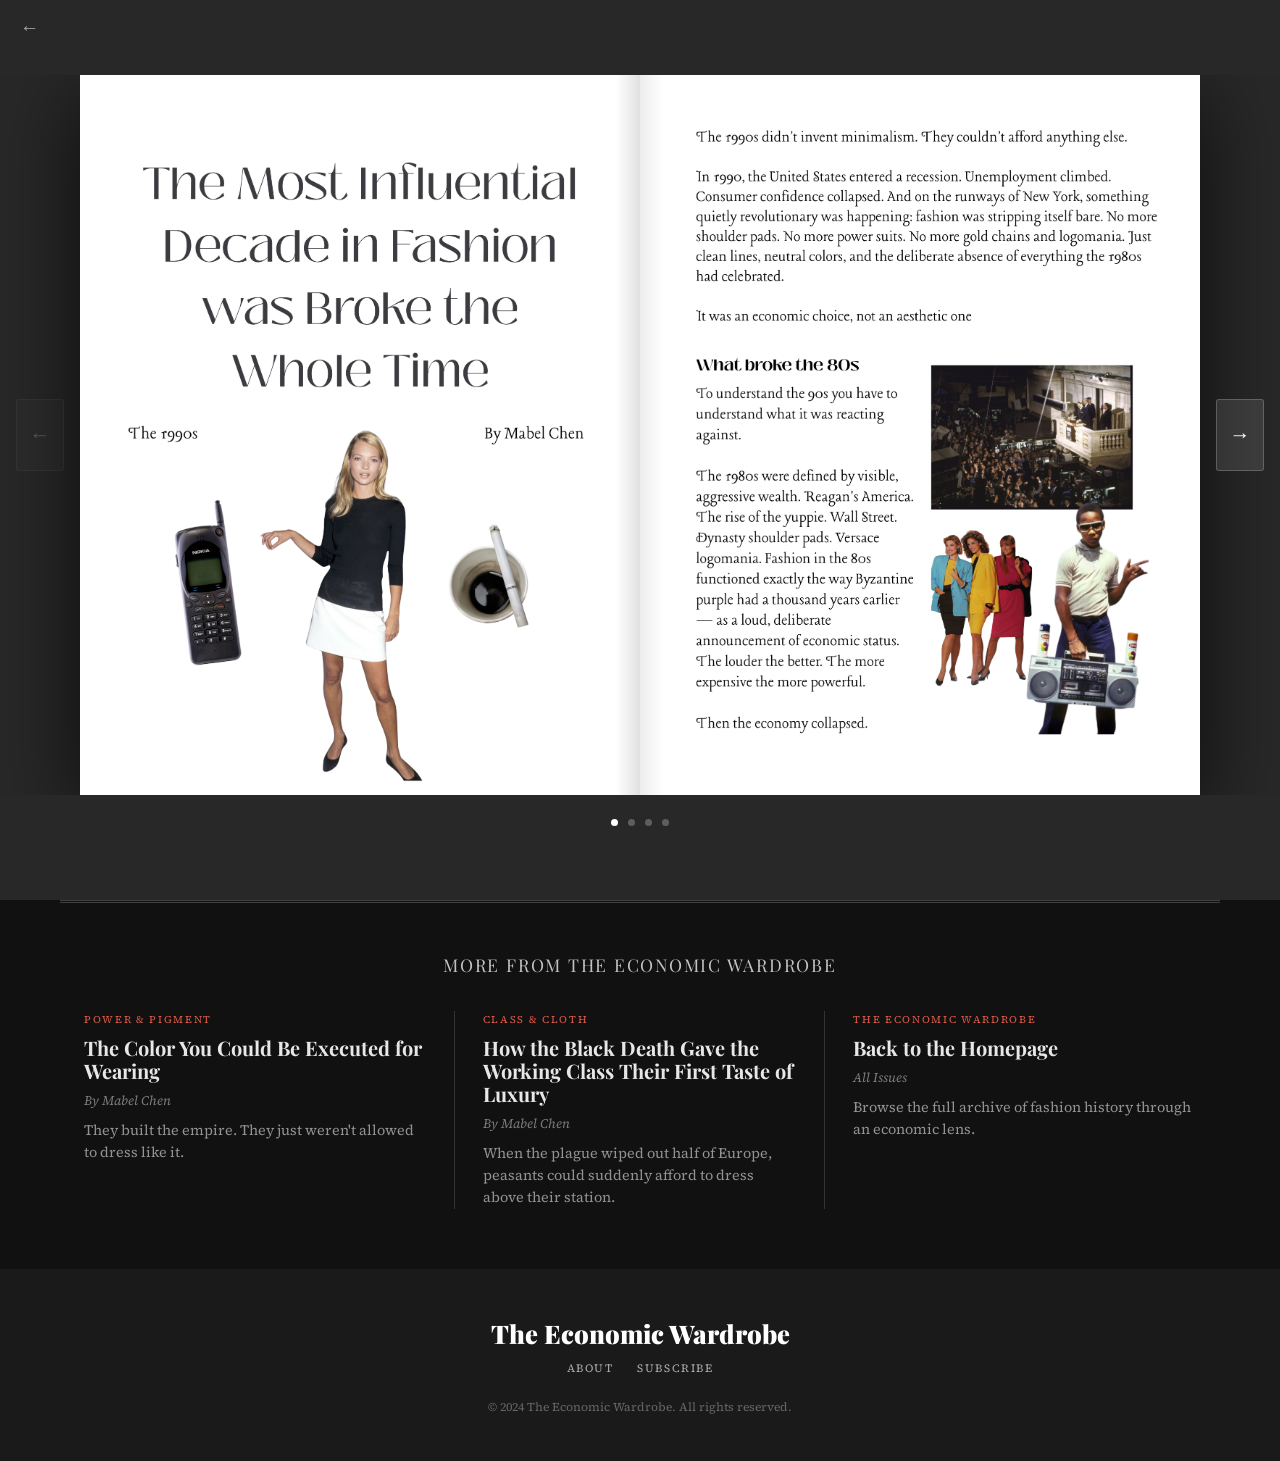
==== article-90s.html @ cd58cd93 "first commit" ====
<!DOCTYPE html>
<html lang="en">
<head>
  <meta charset="UTF-8" />
  <meta name="viewport" content="width=device-width, initial-scale=1.0" />
  <title>The Most Influential Decade in Fashion Was Broke the Whole Time — The Economic Wardrobe</title>
  <link rel="preconnect" href="https://fonts.googleapis.com" />
  <link rel="preconnect" href="https://fonts.gstatic.com" crossorigin />
  <link href="https://fonts.googleapis.com/css2?family=Playfair+Display:ital,wght@0,400;0,600;0,700;0,900;1,400;1,700&family=Source+Serif+4:ital,wght@0,300;0,400;0,600;1,300;1,400&display=swap" rel="stylesheet" />
  <link rel="stylesheet" href="css/style.css" />
  <link rel="stylesheet" href="css/article-edit.css" />
</head>
<body>

  <a href="index.html" class="article-back">&#8592;</a>

  <div class="mag-viewer">

    <div class="mag-spreads" id="magSpreads">

      <button class="mag-arrow mag-arrow--prev" id="magPrev">&#8592;</button>
      <button class="mag-arrow mag-arrow--next" id="magNext">&#8594;</button>

      <!-- SPREAD 1 -->
      <div class="mag-spread active" id="spread1">
        <div class="mag-page-left canva-page">
          <img src="1990s_pages/1.png" alt="Page 1" />
        </div>
        <div class="mag-page-right canva-page">
          <img src="1990s_pages/2.png" alt="Page 2" />
        </div>
      </div>

      <!-- SPREAD 2 -->
      <div class="mag-spread" id="spread2">
        <div class="mag-page-left canva-page">
          <img src="1990s_pages/3.png" alt="Page 3" />
        </div>
        <div class="mag-page-right canva-page">
          <img src="1990s_pages/4.png" alt="Page 4" />
        </div>
      </div>

      <!-- SPREAD 3 -->
      <div class="mag-spread" id="spread3">
        <div class="mag-page-left canva-page">
          <img src="1990s_pages/5.png" alt="Page 5" />
        </div>
        <div class="mag-page-right canva-page">
          <img src="1990s_pages/6.png" alt="Page 6" />
        </div>
      </div>

      <!-- SPREAD 4 — closing single page -->
      <div class="mag-spread" id="spread4">
        <div class="mag-page-left canva-page">
          <img src="1990s_pages/7.png" alt="Page 7" />
          <a href="index.html" class="return-home-btn">&#8592; Return Home</a>
        </div>
        <div class="mag-page-right canva-page" style="background:#1a1816;"></div>
      </div>

    </div><!-- /mag-spreads -->

    <div class="mag-dots">
      <div class="mag-dot active"></div>
      <div class="mag-dot"></div>
      <div class="mag-dot"></div>
      <div class="mag-dot"></div>
    </div>

  </div><!-- /mag-viewer -->

  <div class="more-from-wrap"><video class="bg-video" autoplay muted loop playsinline src="background.mp4"></video><section class="more-from">
    <h2 class="section-heading">More From The Economic Wardrobe</h2>
    <div class="more-from-grid">
      <article class="card">
        <a href="article-byzantine.html" class="article-link">
          <span class="category-label">Power &amp; Pigment</span>
          <h3 class="article-title article-title--card">The Color You Could Be Executed for Wearing</h3>
          <p class="byline">By Mabel Chen</p>
          <p class="article-blurb">They built the empire. They just weren't allowed to dress like it.</p>
        </a>
      </article>
      <article class="card">
        <a href="article-blackdeath.html" class="article-link">
          <span class="category-label">Class &amp; Cloth</span>
          <h3 class="article-title article-title--card">How the Black Death Gave the Working Class Their First Taste of Luxury</h3>
          <p class="byline">By Mabel Chen</p>
          <p class="article-blurb">When the plague wiped out half of Europe, peasants could suddenly afford to dress above their station.</p>
        </a>
      </article>
      <article class="card">
        <a href="index.html" class="article-link">
          <span class="category-label">The Economic Wardrobe</span>
          <h3 class="article-title article-title--card">Back to the Homepage</h3>
          <p class="byline">All Issues</p>
          <p class="article-blurb">Browse the full archive of fashion history through an economic lens.</p>
        </a>
      </article>
    </div>
  </section></div>

  <footer class="site-footer">
    <div class="footer-inner">
      <p class="footer-title">The Economic Wardrobe</p>
      <nav class="footer-nav">
        <a href="about.html">About</a><a href="#">Subscribe</a>
      </nav>
      <p class="footer-copy">&copy; 2024 The Economic Wardrobe. All rights reserved.</p>
    </div>
  </footer>

  <script src="js/main.js"></script>
  <script src="js/editor.js"></script>
  <script src="js/subscribe.js"></script>
</body>
</html>
---- css/style.css ----
/* ============================================
   THE ECONOMIC WARDROBE — Main Stylesheet
   ============================================ */

*, *::before, *::after {
  box-sizing: border-box;
  margin: 0;
  padding: 0;
}

:root {
  --cream: #f5f6f7;
  --black: #1a1a1a;
  --dark-gray: #333333;
  --mid-gray: #666666;
  --light-gray: #d8d4cc;
  --placeholder-bg: #e4e0d8;
  --rule-color: #c8c4bc;
  --red: #c0392b;
  --font-display: 'Playfair Display', Georgia, serif;
  --font-body: 'Source Serif 4', 'EB Garamond', Georgia, serif;
  --font-ui: 'Source Serif 4', Georgia, serif;
  --max-width: 1160px;
  --gutter: 24px;
}

html {
  font-size: 16px;
  scroll-behavior: smooth;
}

body {
  background-color: var(--cream);
  color: var(--black);
  font-family: var(--font-body);
  line-height: 1.6;
  -webkit-font-smoothing: antialiased;
  margin: 0;
  padding: 0;
}

a {
  color: inherit;
  text-decoration: none;
}

/* ============================================
   TOP BAR
   ============================================ */

.top-bar {
  background: var(--black);
  color: #aaa;
  font-family: var(--font-ui);
  font-size: 0.72rem;
  letter-spacing: 0.08em;
  text-transform: uppercase;
  display: flex;
  justify-content: space-between;
  align-items: center;
  padding: 7px var(--gutter);
}

.top-bar a {
  color: #fff;
  border-bottom: 1px solid #555;
}

/* ============================================
   SITE HEADER
   ============================================ */

.site-header {
  text-align: center;
  padding: 36px var(--gutter) 20px;
  border-bottom: 1px solid var(--rule-color);
}

.header-tagline {
  font-family: var(--font-body);
  font-size: 0.72rem;
  letter-spacing: 0.18em;
  text-transform: uppercase;
  color: var(--mid-gray);
  margin-bottom: 10px;
}

.site-title {
  font-family: var(--font-display);
  font-size: clamp(2.4rem, 6vw, 4.4rem);
  font-weight: 900;
  letter-spacing: -0.01em;
  line-height: 1;
  color: var(--black);
}

.header-sub {
  font-family: var(--font-body);
  font-style: italic;
  font-size: 0.9rem;
  color: var(--mid-gray);
  margin-top: 8px;
  letter-spacing: 0.04em;
}

/* ============================================
   MAIN NAV
   ============================================ */

.main-nav {
  display: flex;
  justify-content: center;
  align-items: center;
  gap: 0;
  border-bottom: 3px double var(--rule-color);
  padding: 0 var(--gutter);
  position: relative;
}

.main-nav ul {
  list-style: none;
  display: flex;
  gap: 0;
}

.main-nav ul li a {
  display: block;
  font-family: var(--font-ui);
  font-size: 0.72rem;
  letter-spacing: 0.14em;
  text-transform: uppercase;
  color: var(--dark-gray);
  padding: 13px 18px;
  transition: color 0.15s;
}

.main-nav ul li a:hover {
  color: var(--black);
}

.main-nav ul li a.nav-subscribe {
  color: var(--red);
  font-weight: 600;
}

.nav-search {
  position: absolute;
  right: var(--gutter);
  background: none;
  border: none;
  cursor: pointer;
  font-size: 1rem;
  color: var(--mid-gray);
  padding: 8px;
}

/* ============================================
   MAIN CONTENT WRAPPER
   ============================================ */

.site-main {
  max-width: var(--max-width);
  margin: 0 auto;
  padding: 0 var(--gutter);
}

/* ============================================
   IMAGE PLACEHOLDERS
   ============================================ */

.img-placeholder {
  background-color: var(--placeholder-bg);
  display: flex;
  align-items: center;
  justify-content: center;
  font-family: var(--font-ui);
  font-size: 0.65rem;
  letter-spacing: 0.12em;
  text-transform: uppercase;
  color: #999;
  border: 1px dashed #bbb;
}

.img-placeholder--hero {
  width: 100%;
  aspect-ratio: 16 / 10;
}

.img-placeholder--secondary {
  width: 100%;
  aspect-ratio: 3 / 2;
}

.img-placeholder--article-top {
  width: 100%;
  aspect-ratio: 21 / 9;
  margin-bottom: 10px;
}

.img-placeholder--article-mid {
  width: 100%;
  aspect-ratio: 16 / 9;
  margin-bottom: 6px;
}

/* ============================================
   SECTION RULES & LABELS
   ============================================ */

.section-rule {
  border: none;
  border-top: 1px solid var(--rule-color);
  margin: 32px 0;
}

.category-label {
  display: block;
  font-family: var(--font-ui);
  font-size: 0.65rem;
  letter-spacing: 0.16em;
  text-transform: uppercase;
  color: var(--red);
  margin-bottom: 8px;
}

.byline {
  font-family: var(--font-body);
  font-size: 0.82rem;
  color: var(--mid-gray);
  margin-bottom: 8px;
  font-style: italic;
}

.article-blurb {
  font-family: var(--font-body);
  font-size: 0.9rem;
  color: var(--dark-gray);
  line-height: 1.55;
}

/* ============================================
   ARTICLE TITLES
   ============================================ */

.article-title {
  font-family: var(--font-display);
  color: var(--black);
  line-height: 1.15;
}

.article-title--hero {
  font-size: clamp(1.6rem, 3vw, 2.4rem);
  font-weight: 700;
  margin-bottom: 10px;
}

.article-title--secondary {
  font-size: clamp(1.1rem, 2vw, 1.45rem);
  font-weight: 700;
  margin-bottom: 8px;
}

.article-title--card {
  font-size: clamp(1rem, 1.8vw, 1.25rem);
  font-weight: 700;
  margin-bottom: 8px;
}

.article-title--latest {
  font-size: 1.15rem;
  font-weight: 700;
  margin-bottom: 6px;
}

.article-link {
  display: block;
}

.article-link:hover .article-title {
  text-decoration: underline;
  text-underline-offset: 3px;
}

/* ============================================
   HERO SECTION
   ============================================ */

.hero-section {
  display: grid;
  grid-template-columns: 1fr 340px;
  gap: 32px;
  padding: 36px 0 0;
}

.hero-main .img-placeholder--hero {
  margin-bottom: 16px;
}

.hero-main__text {
  padding-right: 8px;
}

.hero-sidebar {
  display: flex;
  flex-direction: column;
  gap: 0;
  border-left: 1px solid var(--rule-color);
  padding-left: 28px;
}

.hero-secondary {
  padding-bottom: 24px;
  margin-bottom: 24px;
  border-bottom: 1px solid var(--rule-color);
}

.hero-secondary:last-child {
  border-bottom: none;
  margin-bottom: 0;
}

.hero-secondary .img-placeholder--secondary {
  margin-bottom: 14px;
}

.hero-secondary--text-only {
  padding-top: 0;
}

/* ============================================
   SECONDARY CARDS ROW
   ============================================ */

.cards-row {
  display: grid;
  grid-template-columns: repeat(3, 1fr);
  gap: 0;
  padding: 8px 0;
}

.card {
  padding: 0 28px;
  border-right: 1px solid var(--rule-color);
}

.card:first-child {
  padding-left: 0;
}

.card:last-child {
  border-right: none;
  padding-right: 0;
}

/* ============================================
   THE LATEST SECTION
   ============================================ */

.latest-section {
  padding-bottom: 60px;
}

.section-heading {
  font-family: var(--font-display);
  font-size: clamp(1.6rem, 3vw, 2.2rem);
  font-weight: 900;
  letter-spacing: -0.01em;
  text-align: center;
  margin-bottom: 28px;
}

.latest-list {
  display: flex;
  flex-direction: column;
  gap: 0;
}

.latest-item {
  padding: 22px 0;
  border-bottom: 1px solid var(--rule-color);
}

.latest-item:last-child {
  border-bottom: none;
}

.latest-item__text {
  max-width: 680px;
}

/* ============================================
   SITE FOOTER
   ============================================ */

.site-footer {
  background: var(--black);
  color: #aaa;
  text-align: center;
  padding: 44px var(--gutter);
}

.footer-title {
  font-family: var(--font-display);
  font-size: 1.6rem;
  font-weight: 900;
  color: #fff;
  margin-bottom: 6px;
}

.footer-tagline {
  font-style: italic;
  font-size: 0.85rem;
  margin-bottom: 20px;
  color: #888;
}

.footer-nav {
  display: flex;
  justify-content: center;
  gap: 24px;
  margin-bottom: 20px;
  flex-wrap: wrap;
}

.footer-nav a {
  font-family: var(--font-ui);
  font-size: 0.7rem;
  letter-spacing: 0.14em;
  text-transform: uppercase;
  color: #aaa;
}

.footer-nav a:hover {
  color: #fff;
}

.footer-copy {
  font-size: 0.75rem;
  color: #666;
}

/* ============================================
   ARTICLE PAGE
   ============================================ */

.article-header {
  text-align: center;
  padding: 52px var(--gutter) 36px;
  border-bottom: 1px solid var(--rule-color);
  max-width: 820px;
  margin: 0 auto;
}

.article-header .category-label {
  font-size: 0.7rem;
  margin-bottom: 16px;
}

.article-header .article-title--display {
  font-family: var(--font-display);
  font-size: clamp(2rem, 5vw, 3.4rem);
  font-weight: 900;
  line-height: 1.1;
  margin-bottom: 18px;
}

.article-header .byline {
  font-size: 0.9rem;
  margin-bottom: 6px;
}

.article-date {
  font-family: var(--font-ui);
  font-size: 0.72rem;
  letter-spacing: 0.1em;
  text-transform: uppercase;
  color: var(--mid-gray);
}

/* TOP IMAGE + CAPTION */
.article-top-image {
  max-width: var(--max-width);
  margin: 40px auto 0;
  padding: 0 var(--gutter);
}

.image-caption {
  font-family: var(--font-body);
  font-size: 0.78rem;
  font-style: italic;
  color: var(--mid-gray);
  margin-top: 8px;
  text-align: center;
}

/* ARTICLE BODY */
.article-body {
  max-width: 680px;
  margin: 48px auto;
  padding: 0 var(--gutter);
}

.article-body p {
  font-family: var(--font-body);
  font-size: 1.05rem;
  line-height: 1.78;
  color: var(--dark-gray);
  margin-bottom: 1.6em;
}

/* Drop cap */
.article-body p:first-of-type::first-letter {
  font-family: var(--font-display);
  font-size: 4.5em;
  font-weight: 900;
  float: left;
  line-height: 0.82;
  margin-right: 8px;
  margin-top: 6px;
  color: var(--black);
}

/* Pull quote */
.pull-quote {
  border-top: 2px solid var(--black);
  border-bottom: 1px solid var(--rule-color);
  margin: 40px -60px;
  padding: 22px 0;
  text-align: center;
}

.pull-quote p {
  font-family: var(--font-display);
  font-size: clamp(1.3rem, 2.5vw, 1.75rem) !important;
  font-style: italic;
  font-weight: 400;
  line-height: 1.4 !important;
  color: var(--black) !important;
  margin-bottom: 0 !important;
}

/* Mid-article image */
.article-mid-image {
  margin: 40px 0;
}

.article-mid-image .image-caption {
  text-align: left;
}

/* ============================================
   MORE FROM SECTION
   ============================================ */

.more-from-wrap {
  position: relative;
  overflow: hidden;
  background: #111;
}

.more-from-wrap .bg-video {
  position: absolute;
  inset: 0;
  width: 100%;
  height: 100%;
  object-fit: cover;
  opacity: 0.45;
  pointer-events: none;
  z-index: 0;
}

.more-from {
  position: relative;
  z-index: 1;
  border-top: 3px double rgba(255,255,255,0.2);
  padding: 48px var(--gutter) 60px;
  max-width: var(--max-width);
  margin: 0 auto;
}

.more-from .section-heading {
  font-size: 1.1rem;
  letter-spacing: 0.1em;
  text-transform: uppercase;
  font-weight: 400;
  margin-bottom: 32px;
  color: rgba(255,255,255,0.75);
}

.more-from-grid {
  display: grid;
  grid-template-columns: repeat(3, 1fr);
  gap: 0;
}

.more-from-grid .card {
  padding: 0 28px;
  border-right: 1px solid rgba(255,255,255,0.15);
}

.more-from-wrap .article-title,
.more-from-wrap .article-title--card { color: rgba(255,255,255,0.9) !important; }
.more-from-wrap .byline { color: rgba(255,255,255,0.45) !important; }
.more-from-wrap .article-blurb { color: rgba(255,255,255,0.55) !important; }
.more-from-wrap .category-label { color: rgba(255,100,80,0.85) !important; }

.more-from-grid .card:first-child {
  padding-left: 0;
}

.more-from-grid .card:last-child {
  border-right: none;
  padding-right: 0;
}

/* Back link */
.article-back {
  display: block;
  position: fixed;
  top: 18px;
  left: 20px;
  z-index: 100;
  font-family: 'Inter', sans-serif;
  font-size: 1.2rem;
  color: rgba(255,255,255,0.6);
  text-decoration: none;
  line-height: 1;
  transition: color 0.2s;
}

.article-back:hover {
  color: #fff;
}

/* ============================================
   RESPONSIVE
   ============================================ */

@media (max-width: 900px) {
  .hero-section {
    grid-template-columns: 1fr;
  }

  .hero-sidebar {
    border-left: none;
    padding-left: 0;
    border-top: 1px solid var(--rule-color);
    padding-top: 28px;
    flex-direction: row;
    flex-wrap: wrap;
    gap: 24px;
  }

  .hero-secondary {
    flex: 1 1 260px;
    border-bottom: none;
    padding-bottom: 0;
    margin-bottom: 0;
  }

  .pull-quote {
    margin: 32px 0;
  }
}

@media (max-width: 700px) {
  .top-bar {
    flex-direction: column;
    gap: 4px;
    text-align: center;
  }

  .main-nav ul {
    flex-wrap: wrap;
    justify-content: center;
  }

  .main-nav ul li a {
    padding: 10px 12px;
  }

  .cards-row {
    grid-template-columns: 1fr;
  }

  .card {
    padding: 20px 0;
    border-right: none;
    border-bottom: 1px solid var(--rule-color);
  }

  .card:last-child {
    border-bottom: none;
  }

  .more-from-grid {
    grid-template-columns: 1fr;
  }

  .more-from-grid .card {
    padding: 16px 0;
    border-right: none;
    border-bottom: 1px solid var(--rule-color);
  }

  .article-body {
    padding: 0 16px;
  }

  .article-body p:first-of-type::first-letter {
    font-size: 3.5em;
  }
}

/* ============================================
   SUBSCRIBE MODAL
   ============================================ */

#subscribeModal {
  display: none;
  position: fixed;
  inset: 0;
  z-index: 1000;
  align-items: center;
  justify-content: center;
}

#subscribeModal.open {
  display: flex;
}

.sub-backdrop {
  position: absolute;
  inset: 0;
  background: rgba(0,0,0,0.6);
  backdrop-filter: blur(4px);
}

.sub-card {
  position: relative;
  background: #f5f0e8;
  width: 420px;
  max-width: 92vw;
  padding: 52px 44px 44px;
  text-align: center;
  box-shadow: 0 32px 80px rgba(0,0,0,0.45);
  border: 1px solid rgba(0,0,0,0.08);
  animation: subFadeIn 0.3s ease;
}

@keyframes subFadeIn {
  from { opacity: 0; transform: translateY(18px); }
  to   { opacity: 1; transform: translateY(0); }
}

.sub-close {
  position: absolute;
  top: 16px; right: 20px;
  background: none;
  border: none;
  font-size: 1.4rem;
  color: #999;
  cursor: pointer;
  line-height: 1;
  transition: color 0.2s;
}

.sub-close:hover { color: #111; }

.sub-eyebrow {
  font-family: 'Inter', sans-serif;
  font-size: 0.58rem;
  font-weight: 400;
  letter-spacing: 0.2em;
  text-transform: uppercase;
  color: #aaa;
  margin-bottom: 14px;
}

.sub-heading {
  font-family: 'Playfair Display', serif;
  font-size: 2.4rem;
  font-weight: 700;
  line-height: 1.15;
  color: #111;
  margin-bottom: 16px;
}

.sub-body {
  font-family: 'Playfair Display', serif;
  font-size: 0.85rem;
  line-height: 1.7;
  color: #555;
  margin-bottom: 28px;
}

.sub-form {
  display: flex;
  flex-direction: column;
  gap: 10px;
}

.sub-input {
  width: 100%;
  padding: 12px 16px;
  border: 1px solid #ccc;
  background: #fff;
  font-family: 'Inter', sans-serif;
  font-size: 0.82rem;
  color: #111;
  outline: none;
  transition: border-color 0.2s;
}

.sub-input:focus { border-color: #111; }

.sub-btn {
  width: 100%;
  padding: 13px;
  background: #111;
  color: #f5f0e8;
  border: none;
  font-family: 'Inter', sans-serif;
  font-size: 0.72rem;
  font-weight: 500;
  letter-spacing: 0.14em;
  text-transform: uppercase;
  cursor: pointer;
  transition: background 0.2s;
}

.sub-btn:hover { background: #333; }

.sub-note {
  margin-top: 14px;
  font-family: 'Playfair Display', serif;
  font-style: italic;
  font-size: 0.82rem;
  color: #888;
  opacity: 0;
  transition: opacity 0.4s;
  min-height: 1.2em;
}
---- css/article-edit.css ----
/* ============================================
   THE ECONOMIC WARDROBE — Magazine Spread
   ============================================ */

/* EDIT BANNER */
.edit-banner {
  display: flex;
  align-items: center;
  justify-content: space-between;
  background: #111;
  color: #999;
  font-family: var(--font-ui);
  font-size: 0.72rem;
  letter-spacing: 0.08em;
  padding: 9px 28px;
  gap: 16px;
}

.edit-banner button {
  background: #fff;
  color: #111;
  border: none;
  font-family: var(--font-ui);
  font-size: 0.68rem;
  letter-spacing: 0.1em;
  text-transform: uppercase;
  padding: 6px 16px;
  cursor: pointer;
  transition: background 0.15s, color 0.15s;
  white-space: nowrap;
}

.edit-banner button.active {
  background: #c0392b;
  color: #fff;
}

/* EDITABLE */
.editable { outline: none; border-radius: 2px; transition: box-shadow 0.15s, background 0.12s; }
body.editing-mode .editable { box-shadow: inset 0 0 0 1px rgba(192,57,43,0.4); background: rgba(192,57,43,0.03); cursor: text; }
body.editing-mode .editable:focus { box-shadow: inset 0 0 0 2px rgba(192,57,43,0.65); background: rgba(255,255,255,0.9); }

/* ============================================
   MAGAZINE VIEWER SHELL
   ============================================ */

.mag-viewer {
  background: #111 url('../background.png') center center / cover no-repeat;
  padding: 1cm 0;
  margin: 0;
  position: relative;
  min-height: 100vh;
  display: flex;
  flex-direction: column;
  align-items: center;
  justify-content: center;
}

/* SPREAD CONTAINER */
.mag-spreads {
  width: 100%;
  max-width: 1280px;
  padding: 0 80px; /* space for arrows */
  position: relative;
  min-height: 720px;
  overflow: hidden;
}

/* Individual spread — hidden by default, shown when active */
.mag-spread {
  display: none;
  grid-template-columns: 1fr 1fr;
  grid-template-rows: 720px;
  gap: 0;
  box-shadow: 0 20px 80px rgba(0,0,0,0.7);
  position: relative;
  height: 720px;
}

.mag-spread.active {
  display: grid;
}

/* PAGE (left or right half) */
.mag-page-left,
.mag-page-right {
  background: #f5f6f7;
  position: relative;
  overflow: hidden;
  height: 720px;
  max-height: 720px;
}

/* Spine shadow */
.mag-page-left::after {
  content: '';
  position: absolute;
  top: 0; right: 0;
  width: 24px;
  height: 100%;
  background: linear-gradient(to right, transparent, rgba(0,0,0,0.12));
  pointer-events: none;
  z-index: 2;
}

.mag-page-right::before {
  content: '';
  position: absolute;
  top: 0; left: 0;
  width: 24px;
  height: 100%;
  background: linear-gradient(to left, transparent, rgba(0,0,0,0.07));
  pointer-events: none;
  z-index: 2;
}

/* PAGE NUMBER */
.mag-page-num {
  position: absolute;
  bottom: 18px;
  font-family: var(--font-ui);
  font-size: 0.65rem;
  letter-spacing: 0.14em;
  text-transform: uppercase;
  color: #999;
  z-index: 5;
}

.mag-page-left .mag-page-num  { left: 28px; }
.mag-page-right .mag-page-num { right: 28px; }

.mag-pub-name {
  position: absolute;
  bottom: 18px;
  left: 50%;
  transform: translateX(-50%);
  font-family: var(--font-ui);
  font-size: 0.6rem;
  letter-spacing: 0.18em;
  text-transform: uppercase;
  color: #bbb;
  z-index: 5;
  white-space: nowrap;
}

/* ============================================
   CANVA FULL-PAGE IMAGE MODE
   ============================================ */

.canva-page {
  padding: 0 !important;
}

.return-home-btn {
  position: absolute;
  bottom: 40px;
  left: 50%;
  transform: translateX(-50%);
  z-index: 10;
  background: #fff;
  color: #1a1a1a;
  font-family: var(--font-ui);
  font-size: 0.72rem;
  letter-spacing: 0.14em;
  text-transform: uppercase;
  text-decoration: none;
  padding: 12px 28px;
  border: 1px solid rgba(0,0,0,0.2);
  white-space: nowrap;
  transition: background 0.2s, color 0.2s;
}

.return-home-btn:hover {
  background: #1a1a1a;
  color: #fff;
}

.canva-page img {
  position: absolute;
  inset: 0;
  width: 100%;
  height: 100%;
  object-fit: cover;
  display: block;
}

/* ============================================
   SPREAD 1 — LEFT PAGE: full-bleed image + title overlay
   ============================================ */

.spread1-left {
  position: relative;
  display: flex;
  align-items: flex-end;
}

.spread1-left .page-img {
  position: absolute;
  inset: 0;
  width: 100%;
  height: 100%;
  object-fit: cover;
}

.spread1-left .img-placeholder--page {
  position: absolute;
  inset: 0;
  width: 100%;
  height: 100%;
  background: #c8c4bc;
  display: flex;
  align-items: center;
  justify-content: center;
  font-family: var(--font-ui);
  font-size: 0.62rem;
  letter-spacing: 0.14em;
  text-transform: uppercase;
  color: #999;
  border: none;
}

.spread1-title-overlay {
  position: relative;
  z-index: 3;
  padding: 0 32px 96px 32px;
  width: 100%;
}

.spread1-title-overlay .article-category {
  display: block;
  font-family: var(--font-ui);
  font-size: 0.65rem;
  letter-spacing: 0.18em;
  text-transform: uppercase;
  color: rgba(255,255,255,0.75);
  margin-bottom: 8px;
}

.spread1-title-overlay h1 {
  font-family: var(--font-display);
  font-size: clamp(2.8rem, 6vw, 5.5rem);
  font-weight: 900;
  line-height: 0.95;
  color: #fff;
  text-shadow: 0 2px 24px rgba(0,0,0,0.45);
  margin: 0;
}

/* Dark scrim at bottom of left page so title is legible */
.spread1-left::after {
  content: '';
  position: absolute;
  bottom: 0; left: 0; right: 0;
  height: 65%;
  background: linear-gradient(to top, rgba(0,0,0,0.72) 0%, transparent 100%);
  z-index: 2;
  pointer-events: none;
}

/* Override spine shadow for spread1 left */
.spread1-left.mag-page-left::after {
  /* keep only the scrim, add spine on top */
  background: linear-gradient(to top, rgba(0,0,0,0.72) 0%, transparent 100%),
              linear-gradient(to right, transparent 95%, rgba(0,0,0,0.12) 100%);
}

/* ============================================
   SPREAD 1 — RIGHT PAGE: lede + inline image
   ============================================ */

.spread1-right {
  padding: 96px 44px 96px 48px;
  display: flex;
  flex-direction: column;
  justify-content: center;
  gap: 0;
}

.spread1-right .lede {
  font-family: var(--font-body);
  font-size: 0.97rem;
  font-weight: 300;
  line-height: 1.65;
  color: #222;
  margin-bottom: 32px;
  padding-bottom: 28px;
  border-bottom: 1px solid #ddd;
}

.spread1-right .inline-img-wrap {
  display: grid;
  grid-template-columns: 1fr 1fr;
  gap: 20px;
  flex: 1;
}

.spread1-right .inline-img-wrap .img-placeholder--inline,
.spread1-right .inline-img-wrap .page-img-inline {
  width: 100%;
  aspect-ratio: 3/4;
  object-fit: cover;
  background: #c8c4bc;
  display: flex;
  align-items: center;
  justify-content: center;
  font-family: var(--font-ui);
  font-size: 0.58rem;
  letter-spacing: 0.12em;
  text-transform: uppercase;
  color: #aaa;
  border: none;
}

.spread1-right .inline-text {
  font-family: var(--font-body);
  font-size: 0.97rem;
  line-height: 1.82;
  color: #444;
  column-count: 1;
}

.spread1-right .byline-block {
  margin-top: 20px;
  padding-top: 14px;
  border-top: 1px solid #ddd;
}

.spread1-right .byline-block .byline {
  font-size: 0.8rem;
  margin-bottom: 2px;
}

.spread1-right .byline-block .era-tag {
  font-family: var(--font-ui);
  font-size: 0.62rem;
  letter-spacing: 0.12em;
  text-transform: uppercase;
  color: #aaa;
}

/* ============================================
   SPREAD 2 — LEFT PAGE: large text column + pull quote
   ============================================ */

.spread2-left {
  padding: 96px 36px 96px 44px;
  border-right: 1px solid #e0ddd8;
}

.spread2-left .body-col {
  font-family: var(--font-body);
  font-size: 0.97rem;
  line-height: 1.82;
  color: #333;
}

.spread2-left .body-col p {
  margin-bottom: 1.3em;
}

.spread2-left .body-col p:first-of-type::first-letter {
  font-family: var(--font-display);
  font-size: 4.4em;
  font-weight: 900;
  float: left;
  line-height: 0.8;
  margin-right: 7px;
  margin-top: 5px;
  color: #1a1a1a;
}

.spread2-img-block {
  margin: 24px 0;
}

.spread2-img-block .img-placeholder--spread2,
.spread2-img-block .page-img-spread2 {
  width: 100%;
  aspect-ratio: 4/3;
  object-fit: cover;
  background: #c8c4bc;
  display: flex;
  align-items: center;
  justify-content: center;
  font-family: var(--font-ui);
  font-size: 0.58rem;
  letter-spacing: 0.12em;
  text-transform: uppercase;
  color: #aaa;
  border: none;
}

.spread2-img-block .image-caption {
  font-size: 0.72rem;
  font-style: italic;
  color: #999;
  margin-top: 6px;
}

/* ============================================
   SPREAD 2 — RIGHT PAGE: continued text + closing image
   ============================================ */

.spread2-right {
  padding: 96px 44px 96px 36px;
}

.spread2-right .body-col {
  font-family: var(--font-body);
  font-size: 0.97rem;
  line-height: 1.82;
  color: #333;
  margin-bottom: 28px;
}

.spread2-right .body-col p {
  margin-bottom: 1.3em;
}

.spread2-right .closing-img {
  margin-top: 8px;
}

.spread2-right .closing-img .img-placeholder--closing,
.spread2-right .closing-img .page-img-closing {
  width: 100%;
  aspect-ratio: 16/8;
  object-fit: cover;
  background: #c8c4bc;
  display: flex;
  align-items: center;
  justify-content: center;
  font-family: var(--font-ui);
  font-size: 0.58rem;
  letter-spacing: 0.12em;
  text-transform: uppercase;
  color: #aaa;
  border: none;
}

.spread2-right .closing-img .image-caption {
  font-size: 0.72rem;
  font-style: italic;
  color: #999;
  margin-top: 6px;
}

/* ============================================
   SPREAD 3 — LEFT: big image, RIGHT: text
   ============================================ */

.spread3-left {
  position: relative;
  overflow: hidden;
}

.spread3-left .img-placeholder--page,
.spread3-left .page-img {
  position: absolute;
  inset: 0;
  width: 100%;
  height: 100%;
  object-fit: cover;
  background: #b8b4ac;
  display: flex;
  align-items: center;
  justify-content: center;
  font-family: var(--font-ui);
  font-size: 0.62rem;
  letter-spacing: 0.14em;
  text-transform: uppercase;
  color: #888;
  border: none;
}

.spread3-caption {
  position: absolute;
  bottom: 36px;
  left: 24px;
  right: 24px;
  font-family: var(--font-body);
  font-size: 0.72rem;
  font-style: italic;
  color: rgba(255,255,255,0.75);
  z-index: 4;
  text-shadow: 0 1px 4px rgba(0,0,0,0.5);
}

.spread3-right {
  padding: 96px 44px 96px 36px;
}

.spread3-right .body-col {
  font-family: var(--font-body);
  font-size: 0.97rem;
  line-height: 1.82;
  color: #333;
}

.spread3-right .body-col p {
  margin-bottom: 1.3em;
}

.spread3-pullquote {
  border-top: 2px solid #1a1a1a;
  border-bottom: 1px solid #ccc;
  margin: 32px 0;
  padding: 20px 0;
}

.spread3-pullquote p {
  font-family: var(--font-display);
  font-size: clamp(1.1rem, 1.8vw, 1.45rem);
  font-style: italic;
  line-height: 1.35;
  color: #1a1a1a;
  text-align: center;
}

/* ============================================
   SPREAD 4 — Closing spread (two text columns)
   ============================================ */

.spread4-left,
.spread4-right {
  padding: 96px 36px 96px 44px;
}

.spread4-right {
  padding: 96px 44px 96px 36px;
  border-left: 1px solid #e0ddd8;
}

.spread4-left .body-col,
.spread4-right .body-col {
  font-family: var(--font-body);
  font-size: 0.97rem;
  line-height: 1.82;
  color: #333;
}

.spread4-left .body-col p,
.spread4-right .body-col p {
  margin-bottom: 1.3em;
}

.spread4-closing-note {
  margin-top: 32px;
  padding-top: 20px;
  border-top: 1px solid #ddd;
  font-family: var(--font-ui);
  font-size: 0.68rem;
  letter-spacing: 0.08em;
  color: #aaa;
  font-style: italic;
}

/* ============================================
   ARROWS
   ============================================ */

.mag-arrow {
  position: absolute;
  top: 50%;
  transform: translateY(-50%);
  background: rgba(255,255,255,0.1);
  border: 1px solid rgba(255,255,255,0.2);
  color: #fff;
  width: 48px;
  height: 72px;
  display: flex;
  align-items: center;
  justify-content: center;
  cursor: pointer;
  font-size: 1.3rem;
  z-index: 10;
  transition: background 0.2s;
  user-select: none;
  border-radius: 3px;
}

.mag-arrow:hover { background: rgba(255,255,255,0.22); }
.mag-arrow:active { background: rgba(255,255,255,0.35); }
.mag-arrow--prev { left: 16px; }
.mag-arrow--next { right: 16px; }
.mag-arrow.hidden { opacity: 0.2; pointer-events: none; }

/* ============================================
   PAGE FLIP ANIMATIONS — spine turn
   ============================================ */

/* The viewer needs perspective for 3D depth */
.mag-viewer {
  perspective: 2800px;
}

/* Forward turn: right half folds left over the spine */
@keyframes pageTurnFwd {
  0%   { transform: rotateY(0deg); }
  100% { transform: rotateY(-180deg); }
}

/* Backward turn: left half folds right over the spine */
@keyframes pageTurnBwd {
  0%   { transform: rotateY(0deg); }
  100% { transform: rotateY(180deg); }
}

/* Shadow that sweeps across the resting page during the turn */
@keyframes shadowFwd {
  0%   { background: rgba(0,0,0,0); }
  40%  { background: rgba(0,0,0,0.18); }
  100% { background: rgba(0,0,0,0); }
}

@keyframes shadowBwd {
  0%   { background: rgba(0,0,0,0); }
  40%  { background: rgba(0,0,0,0.18); }
  100% { background: rgba(0,0,0,0); }
}

/* SPREAD DOTS */
.mag-dots {
  display: flex;
  gap: 10px;
  margin-top: 24px;
}

.mag-dot {
  width: 7px;
  height: 7px;
  border-radius: 50%;
  background: rgba(255,255,255,0.25);
  cursor: pointer;
  transition: background 0.2s;
}

.mag-dot.active { background: #fff; }

/* ============================================
   RESPONSIVE
   ============================================ */

@media (max-width: 860px) {
  .mag-spread.active {
    grid-template-columns: 1fr;
  }

  .mag-spreads { padding: 0 52px; }

  .mag-page-left, .mag-page-right { height: 500px; max-height: 500px; }
  .mag-spread { height: auto; grid-template-rows: unset; }

  .spread1-left { min-height: 420px; }

  .spread1-title-overlay h1 { font-size: 3rem; }

  .spread1-right .inline-img-wrap { grid-template-columns: 1fr; }

  .mag-arrow { width: 36px; height: 56px; font-size: 1rem; }
  .mag-arrow--prev { left: 6px; }
  .mag-arrow--next { right: 6px; }
}
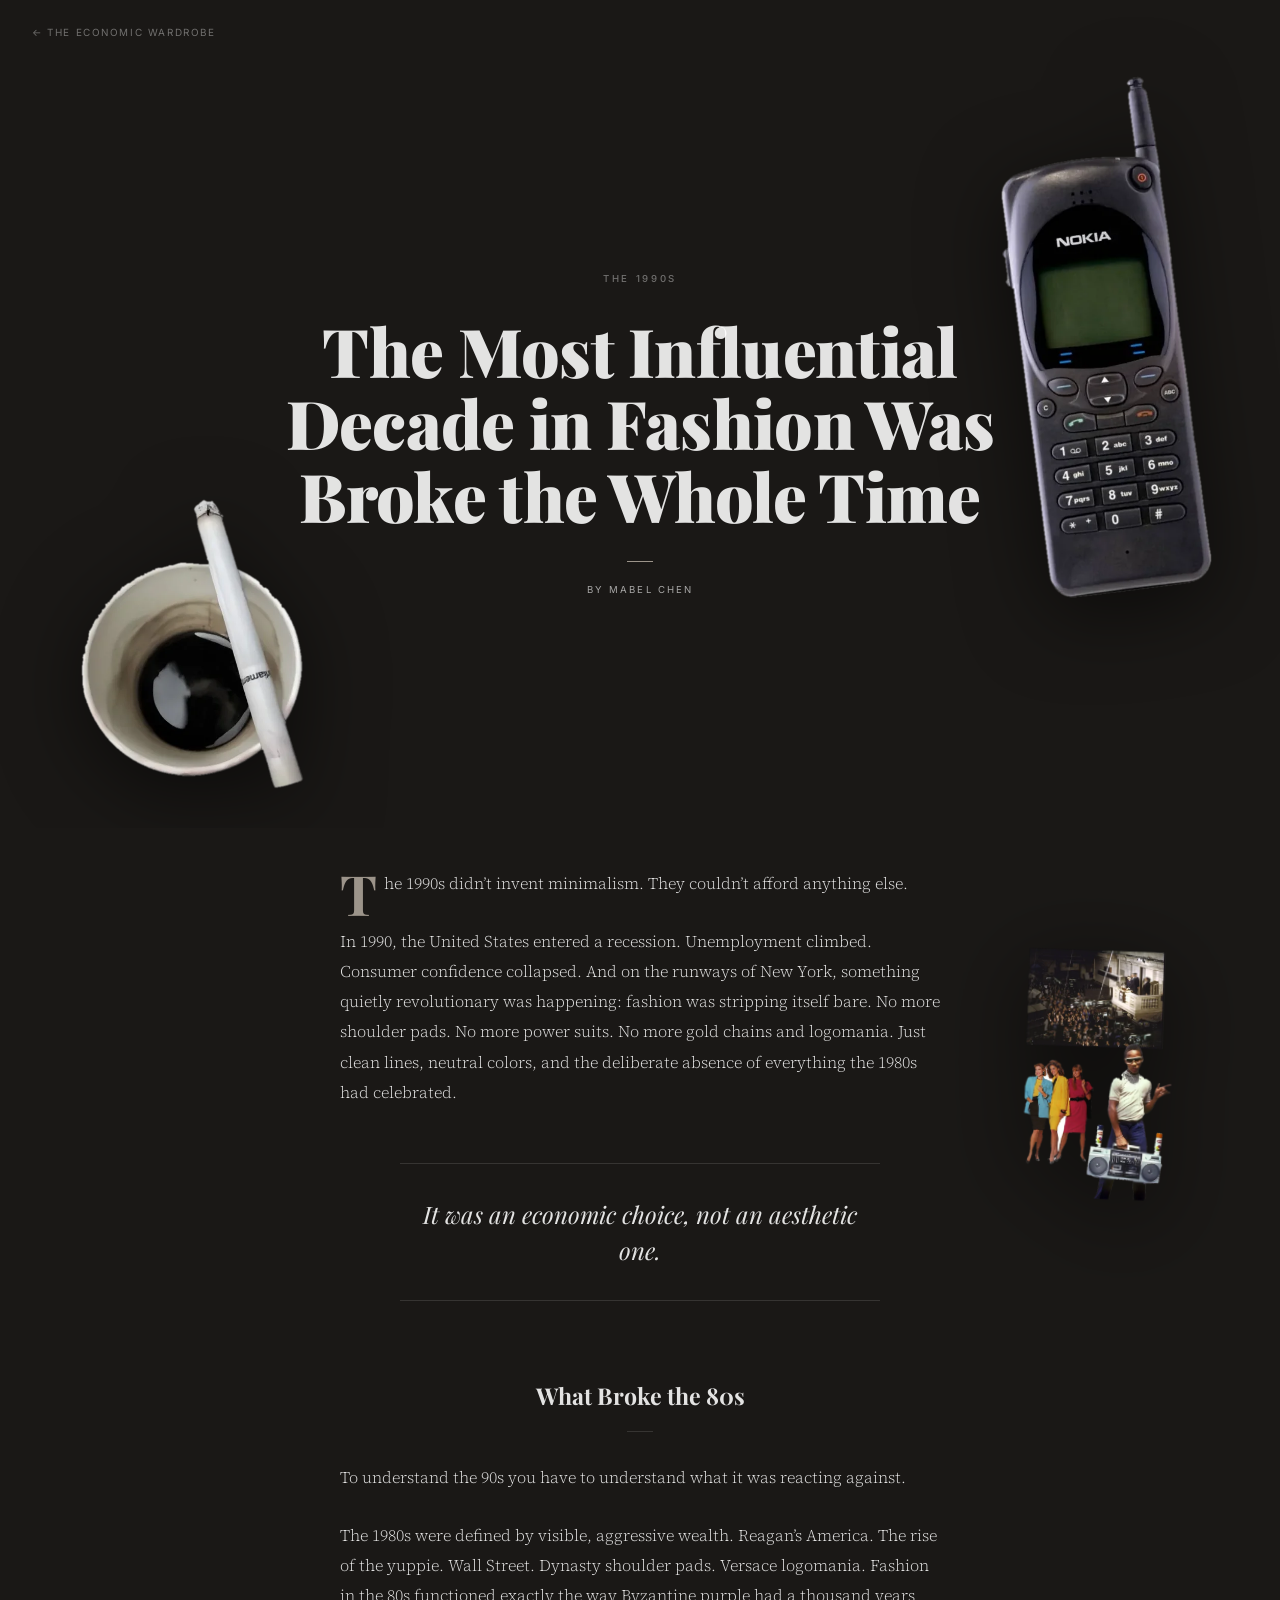
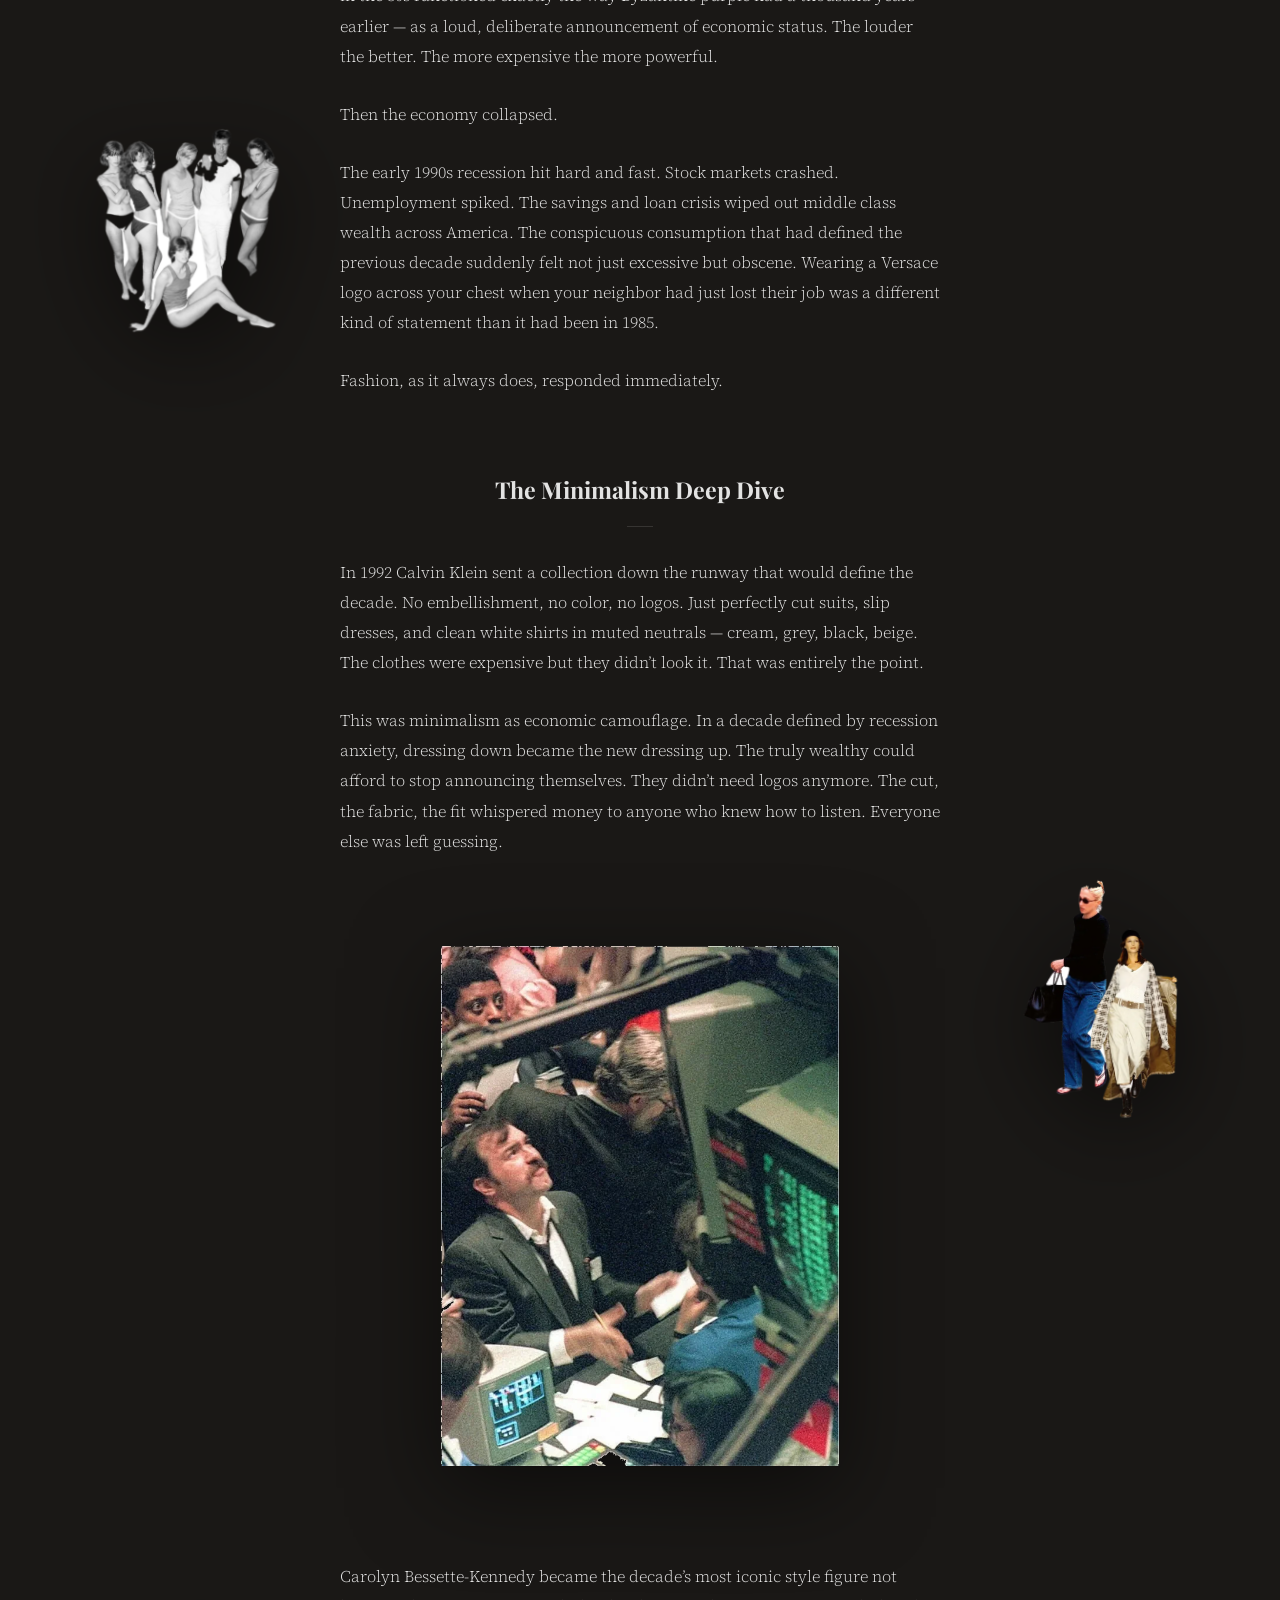
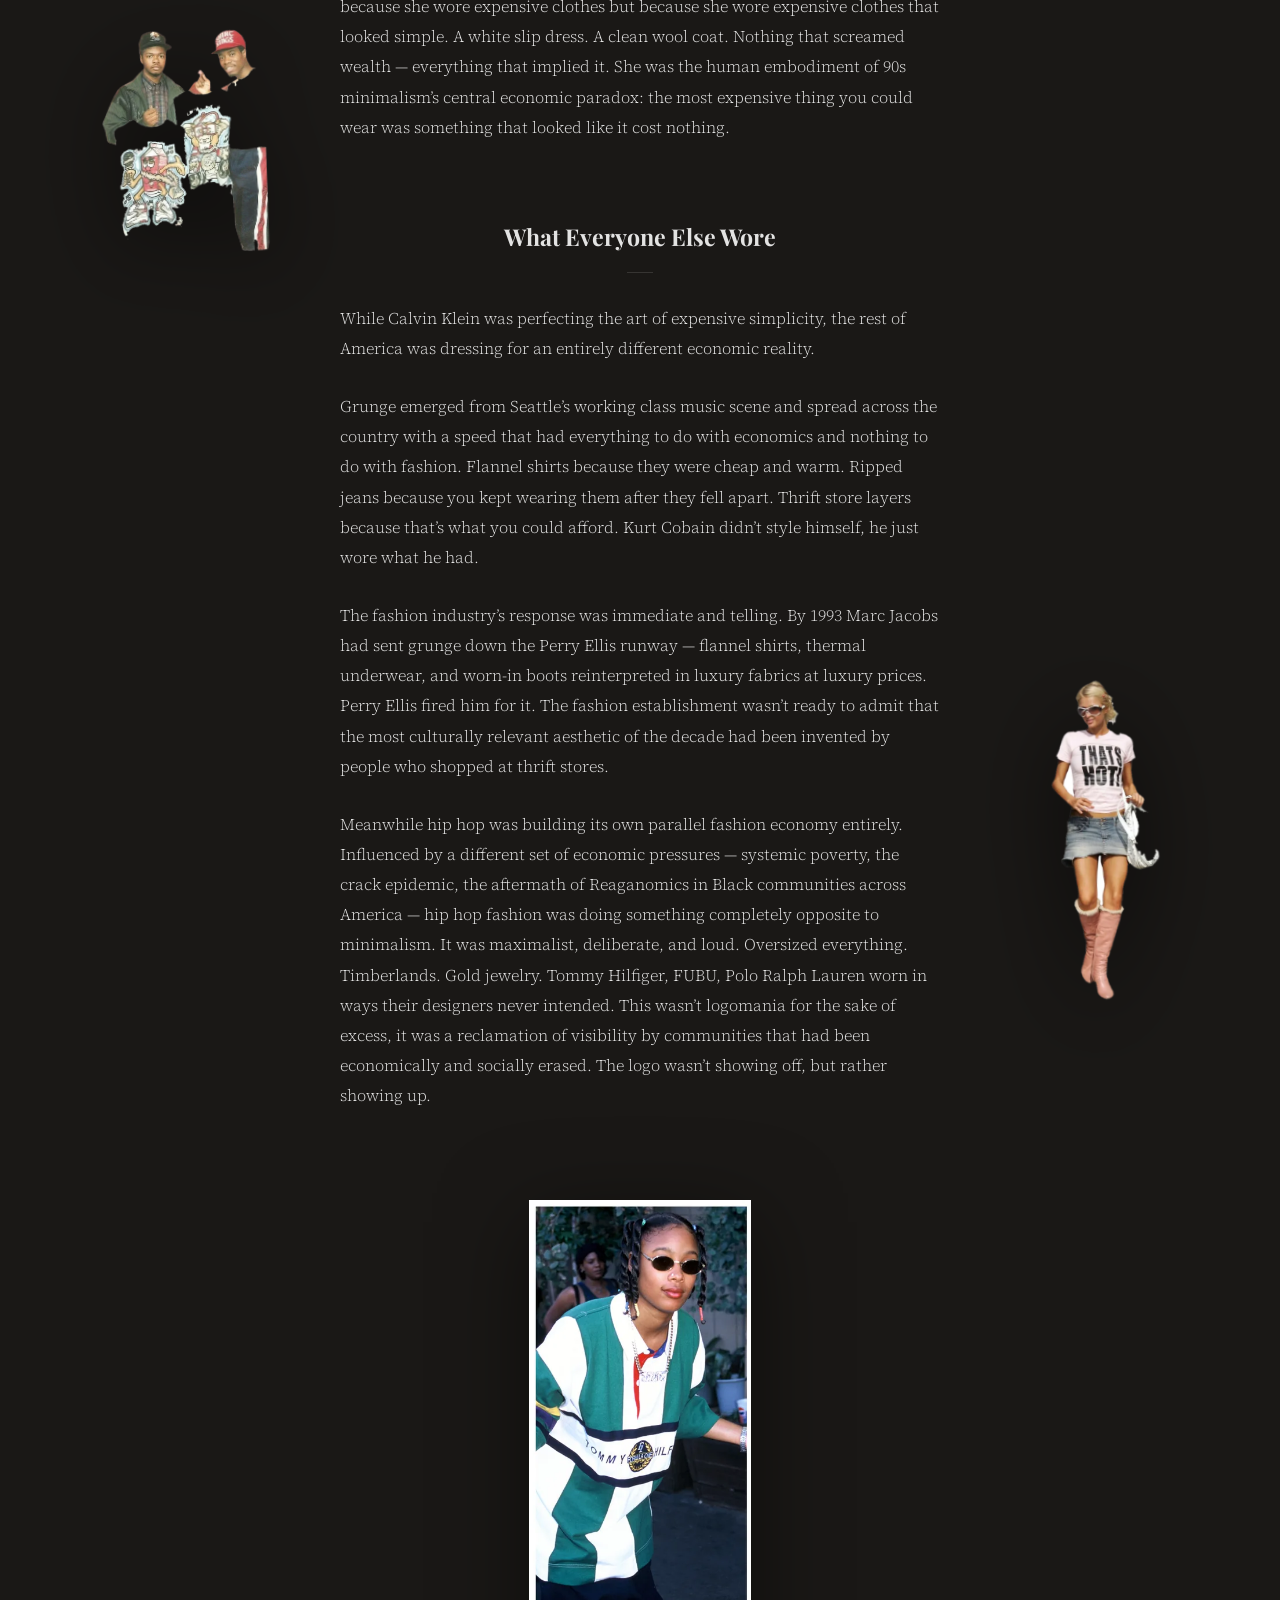
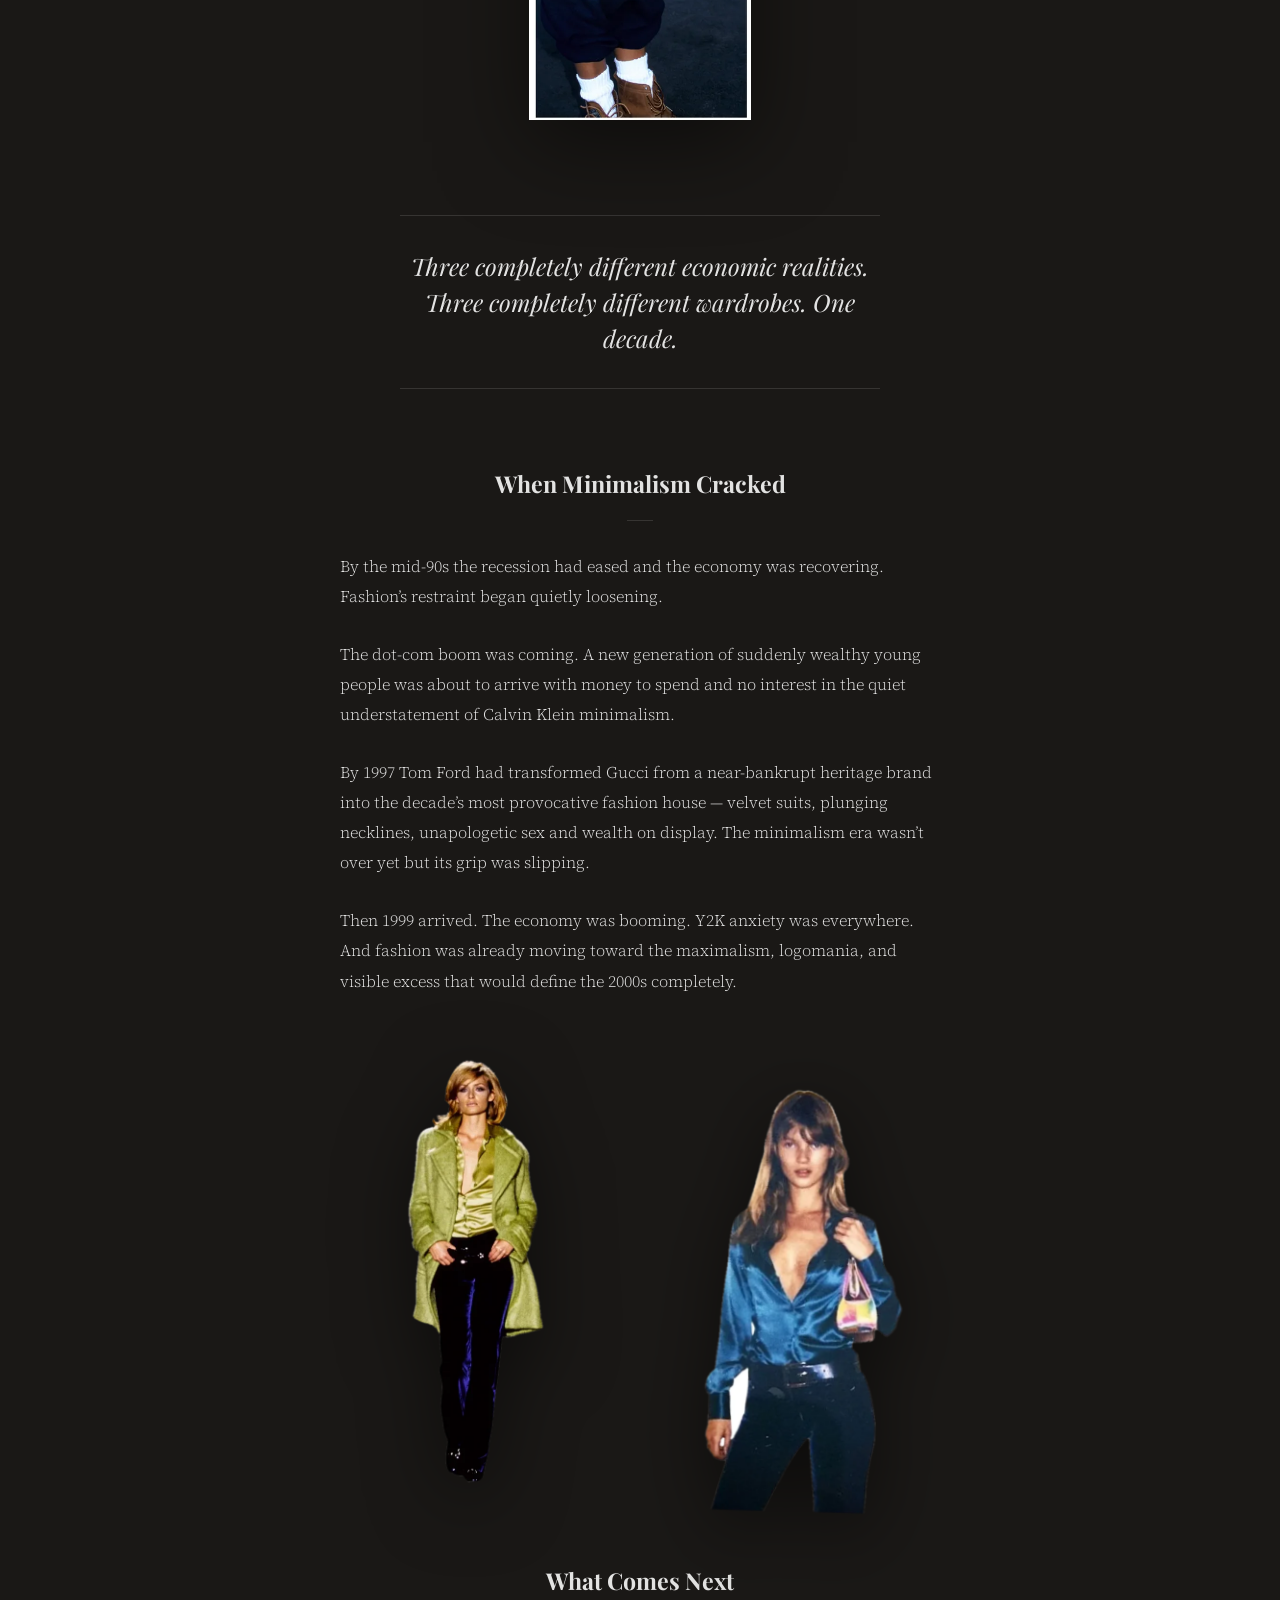
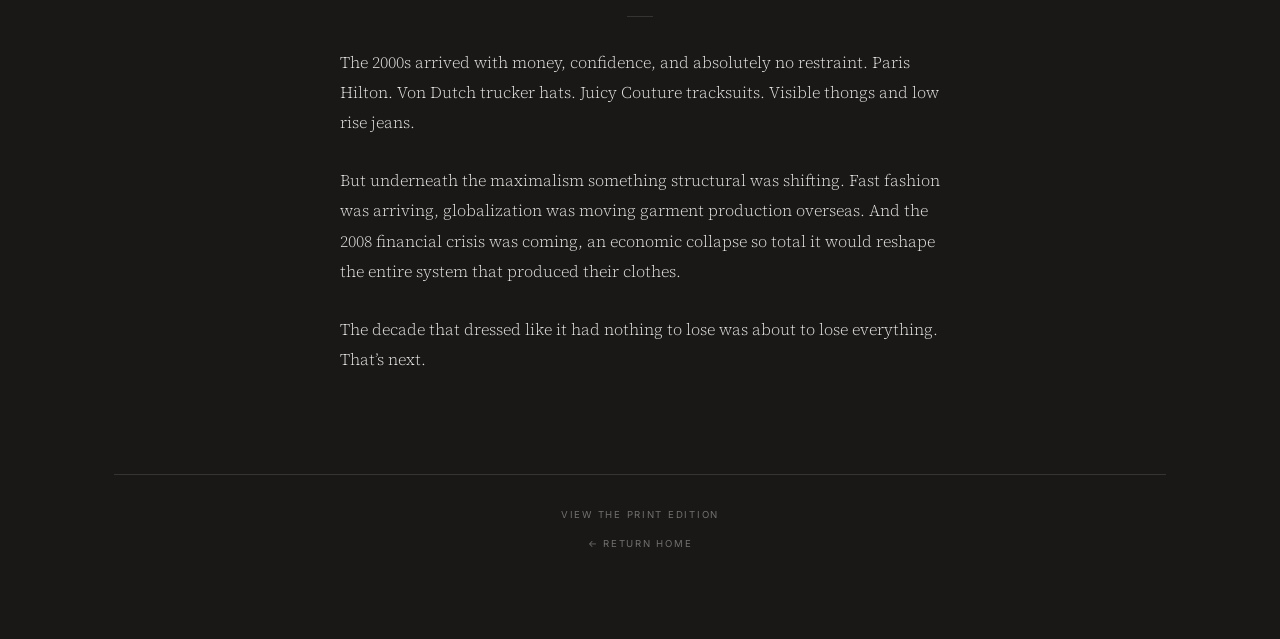
==== commit 6739aa19: "Add files via upload" ====
--- a/article-90s.html
+++ b/article-90s.html
@@ -4,115 +4,313 @@
   <meta charset="UTF-8" />
   <meta name="viewport" content="width=device-width, initial-scale=1.0" />
   <title>The Most Influential Decade in Fashion Was Broke the Whole Time — The Economic Wardrobe</title>
+  <meta name="description" content="The 1990s didn't invent minimalism. They couldn't afford anything else. On recession, Calvin Klein, grunge, hip hop, and the economics behind the decade that stripped fashion bare." />
+  <meta property="og:type" content="article" />
+  <meta property="og:title" content="The Most Influential Decade in Fashion Was Broke the Whole Time" />
+  <meta property="og:description" content="Recession, minimalism, grunge, and hip hop: the economics of 1990s fashion." />
+  <meta property="og:image" content="https://theeconomicwardrobe.netlify.app/1990s_cover.png" />
+  <meta property="og:url" content="https://theeconomicwardrobe.netlify.app/article-90s" />
   <link rel="preconnect" href="https://fonts.googleapis.com" />
   <link rel="preconnect" href="https://fonts.gstatic.com" crossorigin />
-  <link href="https://fonts.googleapis.com/css2?family=Playfair+Display:ital,wght@0,400;0,600;0,700;0,900;1,400;1,700&family=Source+Serif+4:ital,wght@0,300;0,400;0,600;1,300;1,400&display=swap" rel="stylesheet" />
-  <link rel="stylesheet" href="css/style.css" />
-  <link rel="stylesheet" href="css/article-edit.css" />
+  <link href="https://fonts.googleapis.com/css2?family=Playfair+Display:ital,wght@0,400;0,700;0,900;1,400&family=Inter:wght@300;400;500&family=Source+Serif+4:ital,opsz,wght@0,8..60,300;0,8..60,400;0,8..60,600;1,8..60,300;1,8..60,400&display=swap" rel="stylesheet" />
+  <style>
+    *, *::before, *::after { box-sizing: border-box; margin: 0; padding: 0; }
+
+    :root {
+      --bg: #1a1816;
+      --ink: rgba(255,255,255,0.88);
+      --ink-soft: rgba(255,255,255,0.62);
+      --ink-faint: rgba(255,255,255,0.38);
+      --rule: rgba(255,255,255,0.12);
+      --accent: #9c948a;
+      --accent-soft: rgba(156,148,138,0.3);
+    }
+
+    html { background: var(--bg); scroll-behavior: smooth; }
+    body {
+      background: var(--bg); color: var(--ink);
+      font-family: 'Source Serif 4', Georgia, serif;
+      -webkit-font-smoothing: antialiased; overflow-x: hidden;
+    }
+    ::selection { background: var(--accent-soft); }
+
+    .article-back {
+      position: fixed; top: 26px; left: 32px; z-index: 30;
+      font-family: 'Inter', sans-serif;
+      font-size: 0.62rem; letter-spacing: 0.16em; text-transform: uppercase;
+      color: var(--ink-faint); text-decoration: none; transition: color 0.2s;
+    }
+    .article-back:hover { color: var(--ink); }
+
+    .hero {
+      position: relative; min-height: 92vh;
+      display: flex; flex-direction: column;
+      align-items: center; justify-content: center;
+      text-align: center; padding: 120px 24px 80px; overflow: hidden;
+    }
+    .hero-art-r {
+      position: absolute; top: 8vh; right: 5vw;
+      width: min(20vw, 220px);
+      filter: drop-shadow(0 18px 40px rgba(0,0,0,0.55));
+      pointer-events: none;
+    }
+    .hero-art-l {
+      position: absolute; bottom: 4vh; left: 6vw;
+      width: min(20vw, 230px);
+      filter: drop-shadow(0 18px 40px rgba(0,0,0,0.55));
+      pointer-events: none;
+    }
+
+    .eyebrow {
+      font-family: 'Inter', sans-serif;
+      font-size: 0.6rem; font-weight: 500;
+      letter-spacing: 0.28em; text-transform: uppercase;
+      color: var(--ink-faint); margin-bottom: 30px;
+    }
+    h1 {
+      font-family: 'Playfair Display', serif;
+      font-weight: 900;
+      font-size: clamp(2.3rem, 7vw, 4.2rem);
+      line-height: 1.08; letter-spacing: -0.01em;
+      max-width: 16ch; margin: 0 auto 30px;
+      position: relative; z-index: 2;
+    }
+    .byline {
+      font-family: 'Inter', sans-serif;
+      font-size: 0.6rem; letter-spacing: 0.22em; text-transform: uppercase;
+      color: var(--ink-soft);
+    }
+    .byline::before {
+      content: ""; display: block; width: 26px; height: 1px;
+      margin: 0 auto 22px; background: var(--accent);
+    }
+
+    .shell { position: relative; max-width: 1100px; margin: 0 auto; padding: 40px 24px 90px; }
+    .col { max-width: 600px; margin: 0 auto; }
+    .col p { font-size: 1.02rem; font-weight: 300; line-height: 1.85; margin-bottom: 1.7em; }
+
+    .opener p:first-child::first-letter {
+      font-family: 'Playfair Display', serif;
+      font-weight: 700; font-size: 3.4em;
+      float: left; line-height: 0.82;
+      padding: 0.06em 0.12em 0 0;
+      color: var(--accent);
+    }
+
+    h2 {
+      font-family: 'Playfair Display', serif;
+      font-weight: 700; font-size: 1.45rem; line-height: 1.3;
+      text-align: center; margin: 80px 0 30px;
+    }
+    h2::after {
+      content: ""; display: block; width: 26px; height: 1px;
+      margin: 20px auto 0; background: var(--rule);
+    }
+
+    .standalone {
+      font-family: 'Playfair Display', serif;
+      font-style: italic; font-weight: 400;
+      font-size: 1.5rem; line-height: 1.5; text-align: center;
+      max-width: 480px; margin: 56px auto; padding: 32px 0;
+      border-top: 1px solid var(--rule);
+      border-bottom: 1px solid var(--rule);
+    }
+
+    .float-art {
+      display: none; position: absolute;
+      filter: drop-shadow(0 22px 44px rgba(0,0,0,0.55));
+      pointer-events: none; z-index: 1;
+    }
+    @media (min-width: 1040px) {
+      .float-art { display: block; }
+      .fa-1 { width: 151px; right: 1.5%; top: 120px;  transform: rotate(2deg); }
+      .fa-2 { width: 186px; left: 0.5%;  top: 900px;  transform: rotate(-1.5deg); }
+      .fa-3 { width: 157px; right: 1%;   top: 1650px; transform: rotate(1.5deg); }
+      .fa-4 { width: 167px; left: 1%;    top: 2400px; transform: rotate(-2deg); }
+      .fa-5 { width: 117px; right: 2.5%; top: 3050px; transform: rotate(2.5deg); }
+    }
+    .inline-art { margin: 40px auto; text-align: center; }
+    .inline-art img {
+      max-width: min(78%, 320px); max-height: 420px;
+      width: auto; height: auto;
+      filter: drop-shadow(0 16px 32px rgba(0,0,0,0.5));
+    }
+    @media (min-width: 1040px) { .inline-art { display: none; } }
+
+    .plate { max-width: 760px; margin: 90px auto; text-align: center; }
+    .plate img {
+      max-width: min(100%, 480px);
+      max-height: 520px; width: auto;
+      filter: drop-shadow(0 22px 44px rgba(0,0,0,0.5));
+    }
+    .plate-label {
+      font-family: 'Inter', sans-serif;
+      font-size: 0.6rem; font-weight: 500;
+      letter-spacing: 0.24em; text-transform: uppercase;
+      color: var(--ink-faint);
+      margin: 26px auto 0; max-width: 420px; line-height: 2;
+    }
+
+    .duo {
+      display: grid; grid-template-columns: 1fr 1fr;
+      gap: 18px; max-width: 640px; margin: 60px auto; align-items: start;
+    }
+    .duo img {
+      width: auto; max-width: 100%; max-height: 430px;
+      display: block; margin: 0 auto;
+      filter: drop-shadow(0 18px 36px rgba(0,0,0,0.5));
+    }
+    .duo img:nth-child(2) { transform: translateY(30px) rotate(1.5deg); }
+    @media (max-width: 700px) {
+      .duo { grid-template-columns: 1fr; max-width: 320px; }
+      .duo img:nth-child(2) { transform: none; }
+    }
+
+    .reveal { opacity: 0; transform: translateY(18px); transition: opacity 0.9s ease, transform 0.9s ease; }
+    .reveal.in { opacity: 1; transform: none; }
+    @media (prefers-reduced-motion: reduce) {
+      .reveal { opacity: 1; transform: none; transition: none; }
+      html { scroll-behavior: auto; }
+    }
+
+    .article-footer {
+      margin-top: 100px; padding-top: 34px;
+      border-top: 1px solid var(--rule);
+      display: flex; flex-direction: column; align-items: center; gap: 18px;
+    }
+    .article-footer a {
+      font-family: 'Inter', sans-serif;
+      font-size: 0.6rem; letter-spacing: 0.18em; text-transform: uppercase;
+      color: var(--ink-faint); text-decoration: none; transition: color 0.2s;
+    }
+    .article-footer a:hover { color: var(--ink); }
+    a:focus-visible { outline: 1px solid var(--accent); outline-offset: 4px; }
+  </style>
 </head>
 <body>
 
-  <a href="index.html" class="article-back">&#8592;</a>
-
-  <div class="mag-viewer">
-
-    <div class="mag-spreads" id="magSpreads">
-
-      <button class="mag-arrow mag-arrow--prev" id="magPrev">&#8592;</button>
-      <button class="mag-arrow mag-arrow--next" id="magNext">&#8594;</button>
-
-      <!-- SPREAD 1 -->
-      <div class="mag-spread active" id="spread1">
-        <div class="mag-page-left canva-page">
-          <img src="1990s_pages/1.png" alt="Page 1" />
-        </div>
-        <div class="mag-page-right canva-page">
-          <img src="1990s_pages/2.png" alt="Page 2" />
-        </div>
-      </div>
-
-      <!-- SPREAD 2 -->
-      <div class="mag-spread" id="spread2">
-        <div class="mag-page-left canva-page">
-          <img src="1990s_pages/3.png" alt="Page 3" />
-        </div>
-        <div class="mag-page-right canva-page">
-          <img src="1990s_pages/4.png" alt="Page 4" />
-        </div>
-      </div>
-
-      <!-- SPREAD 3 -->
-      <div class="mag-spread" id="spread3">
-        <div class="mag-page-left canva-page">
-          <img src="1990s_pages/5.png" alt="Page 5" />
-        </div>
-        <div class="mag-page-right canva-page">
-          <img src="1990s_pages/6.png" alt="Page 6" />
-        </div>
-      </div>
-
-      <!-- SPREAD 4 — closing single page -->
-      <div class="mag-spread" id="spread4">
-        <div class="mag-page-left canva-page">
-          <img src="1990s_pages/7.png" alt="Page 7" />
-          <a href="index.html" class="return-home-btn">&#8592; Return Home</a>
-        </div>
-        <div class="mag-page-right canva-page" style="background:#1a1816;"></div>
-      </div>
-
-    </div><!-- /mag-spreads -->
-
-    <div class="mag-dots">
-      <div class="mag-dot active"></div>
-      <div class="mag-dot"></div>
-      <div class="mag-dot"></div>
-      <div class="mag-dot"></div>
-    </div>
-
-  </div><!-- /mag-viewer -->
-
-  <div class="more-from-wrap"><video class="bg-video" autoplay muted loop playsinline src="background.mp4"></video><section class="more-from">
-    <h2 class="section-heading">More From The Economic Wardrobe</h2>
-    <div class="more-from-grid">
-      <article class="card">
-        <a href="article-byzantine.html" class="article-link">
-          <span class="category-label">Power &amp; Pigment</span>
-          <h3 class="article-title article-title--card">The Color You Could Be Executed for Wearing</h3>
-          <p class="byline">By Mabel Chen</p>
-          <p class="article-blurb">They built the empire. They just weren't allowed to dress like it.</p>
-        </a>
-      </article>
-      <article class="card">
-        <a href="article-blackdeath.html" class="article-link">
-          <span class="category-label">Class &amp; Cloth</span>
-          <h3 class="article-title article-title--card">How the Black Death Gave the Working Class Their First Taste of Luxury</h3>
-          <p class="byline">By Mabel Chen</p>
-          <p class="article-blurb">When the plague wiped out half of Europe, peasants could suddenly afford to dress above their station.</p>
-        </a>
-      </article>
-      <article class="card">
-        <a href="index.html" class="article-link">
-          <span class="category-label">The Economic Wardrobe</span>
-          <h3 class="article-title article-title--card">Back to the Homepage</h3>
-          <p class="byline">All Issues</p>
-          <p class="article-blurb">Browse the full archive of fashion history through an economic lens.</p>
-        </a>
-      </article>
-    </div>
-  </section></div>
-
-  <footer class="site-footer">
-    <div class="footer-inner">
-      <p class="footer-title">The Economic Wardrobe</p>
-      <nav class="footer-nav">
-        <a href="about.html">About</a><a href="#">Subscribe</a>
-      </nav>
-      <p class="footer-copy">&copy; 2024 The Economic Wardrobe. All rights reserved.</p>
-    </div>
-  </footer>
-
-  <script src="js/main.js"></script>
-  <script src="js/editor.js"></script>
-  <script src="js/subscribe.js"></script>
+  <a href="index.html" class="article-back">&#8592; The Economic Wardrobe</a>
+
+  <header class="hero">
+    <img class="hero-art-r" src="assets/90s/p1_1.webp" alt="1990s fashion photograph from the print edition cover" />
+    <img class="hero-art-l" src="assets/90s/p1_2.webp" alt="1990s fashion photograph from the print edition cover" />
+    <p class="eyebrow">The 1990s</p>
+    <h1>The Most Influential Decade in Fashion Was Broke the Whole Time</h1>
+    <p class="byline">By Mabel Chen</p>
+  </header>
+
+  <main class="shell">
+
+    <img class="float-art fa-1" src="assets/90s/p2_1.webp" alt="" aria-hidden="true" />
+    <img class="float-art fa-2" src="assets/90s/p3_2.webp" alt="" aria-hidden="true" />
+    <img class="float-art fa-3" src="assets/90s/p4_1.webp" alt="" aria-hidden="true" />
+    <img class="float-art fa-4" src="assets/90s/p5_2.webp" alt="" aria-hidden="true" />
+    <img class="float-art fa-5" src="assets/90s/p6_3.webp" alt="" aria-hidden="true" />
+
+    <article>
+
+      <div class="col opener reveal">
+        <p>The 1990s didn&rsquo;t invent minimalism. They couldn&rsquo;t afford anything else.</p>
+
+        <p>In 1990, the United States entered a recession. Unemployment climbed. Consumer confidence collapsed. And on the runways of New York, something quietly revolutionary was happening: fashion was stripping itself bare. No more shoulder pads. No more power suits. No more gold chains and logomania. Just clean lines, neutral colors, and the deliberate absence of everything the 1980s had celebrated.</p>
+      </div>
+
+      <p class="standalone reveal">It was an economic choice, not an aesthetic one.</p>
+
+      <h2 class="reveal">What Broke the 80s</h2>
+
+      <div class="col reveal">
+        <p>To understand the 90s you have to understand what it was reacting against.</p>
+
+        <p>The 1980s were defined by visible, aggressive wealth. Reagan&rsquo;s America. The rise of the yuppie. Wall Street. Dynasty shoulder pads. Versace logomania. Fashion in the 80s functioned exactly the way Byzantine purple had a thousand years earlier &mdash; as a loud, deliberate announcement of economic status. The louder the better. The more expensive the more powerful.</p>
+
+        <p>Then the economy collapsed.</p>
+
+        <p>The early 1990s recession hit hard and fast. Stock markets crashed. Unemployment spiked. The savings and loan crisis wiped out middle class wealth across America. The conspicuous consumption that had defined the previous decade suddenly felt not just excessive but obscene. Wearing a Versace logo across your chest when your neighbor had just lost their job was a different kind of statement than it had been in 1985.</p>
+
+        <p>Fashion, as it always does, responded immediately.</p>
+      </div>
+
+      <div class="inline-art reveal"><img src="assets/90s/p2_1.webp" alt="Photograph from the print edition, 1980s section" /></div>
+
+      <h2 class="reveal">The Minimalism Deep Dive</h2>
+
+      <div class="col reveal">
+        <p>In 1992 Calvin Klein sent a collection down the runway that would define the decade. No embellishment, no color, no logos. Just perfectly cut suits, slip dresses, and clean white shirts in muted neutrals &mdash; cream, grey, black, beige. The clothes were expensive but they didn&rsquo;t look it. That was entirely the point.</p>
+
+        <p>This was minimalism as economic camouflage. In a decade defined by recession anxiety, dressing down became the new dressing up. The truly wealthy could afford to stop announcing themselves. They didn&rsquo;t need logos anymore. The cut, the fabric, the fit whispered money to anyone who knew how to listen. Everyone else was left guessing.</p>
+      </div>
+
+      <figure class="plate reveal">
+        <img src="assets/90s/p3_1.webp" alt="Photograph from the print edition, minimalism section" />
+      </figure>
+
+      <div class="col reveal">
+        <p>Carolyn Bessette-Kennedy became the decade&rsquo;s most iconic style figure not because she wore expensive clothes but because she wore expensive clothes that looked simple. A white slip dress. A clean wool coat. Nothing that screamed wealth &mdash; everything that implied it. She was the human embodiment of 90s minimalism&rsquo;s central economic paradox: the most expensive thing you could wear was something that looked like it cost nothing.</p>
+      </div>
+
+      <div class="inline-art reveal"><img src="assets/90s/p4_1.webp" alt="Photograph from the print edition, Carolyn Bessette-Kennedy section" /></div>
+
+      <h2 class="reveal">What Everyone Else Wore</h2>
+
+      <div class="col reveal">
+        <p>While Calvin Klein was perfecting the art of expensive simplicity, the rest of America was dressing for an entirely different economic reality.</p>
+
+        <p>Grunge emerged from Seattle&rsquo;s working class music scene and spread across the country with a speed that had everything to do with economics and nothing to do with fashion. Flannel shirts because they were cheap and warm. Ripped jeans because you kept wearing them after they fell apart. Thrift store layers because that&rsquo;s what you could afford. Kurt Cobain didn&rsquo;t style himself, he just wore what he had.</p>
+
+        <p>The fashion industry&rsquo;s response was immediate and telling. By 1993 Marc Jacobs had sent grunge down the Perry Ellis runway &mdash; flannel shirts, thermal underwear, and worn-in boots reinterpreted in luxury fabrics at luxury prices. Perry Ellis fired him for it. The fashion establishment wasn&rsquo;t ready to admit that the most culturally relevant aesthetic of the decade had been invented by people who shopped at thrift stores.</p>
+
+        <p>Meanwhile hip hop was building its own parallel fashion economy entirely. Influenced by a different set of economic pressures &mdash; systemic poverty, the crack epidemic, the aftermath of Reaganomics in Black communities across America &mdash; hip hop fashion was doing something completely opposite to minimalism. It was maximalist, deliberate, and loud. Oversized everything. Timberlands. Gold jewelry. Tommy Hilfiger, FUBU, Polo Ralph Lauren worn in ways their designers never intended. This wasn&rsquo;t logomania for the sake of excess, it was a reclamation of visibility by communities that had been economically and socially erased. The logo wasn&rsquo;t showing off, but rather showing up.</p>
+      </div>
+
+      <figure class="plate reveal">
+        <img src="assets/90s/p5_1.webp" alt="Photograph from the print edition, hip hop fashion section" />
+      </figure>
+
+      <p class="standalone reveal">Three completely different economic realities. Three completely different wardrobes. One decade.</p>
+
+      <h2 class="reveal">When Minimalism Cracked</h2>
+
+      <div class="col reveal">
+        <p>By the mid-90s the recession had eased and the economy was recovering. Fashion&rsquo;s restraint began quietly loosening.</p>
+
+        <p>The dot-com boom was coming. A new generation of suddenly wealthy young people was about to arrive with money to spend and no interest in the quiet understatement of Calvin Klein minimalism.</p>
+
+        <p>By 1997 Tom Ford had transformed Gucci from a near-bankrupt heritage brand into the decade&rsquo;s most provocative fashion house &mdash; velvet suits, plunging necklines, unapologetic sex and wealth on display. The minimalism era wasn&rsquo;t over yet but its grip was slipping.</p>
+
+        <p>Then 1999 arrived. The economy was booming. Y2K anxiety was everywhere. And fashion was already moving toward the maximalism, logomania, and visible excess that would define the 2000s completely.</p>
+      </div>
+
+      <div class="duo reveal">
+        <img src="assets/90s/p6_1.webp" alt="Photograph from the print edition, Tom Ford era Gucci" />
+        <img src="assets/90s/p6_2.webp" alt="Photograph from the print edition, Tom Ford era Gucci" />
+      </div>
+
+      <h2 class="reveal">What Comes Next</h2>
+
+      <div class="col reveal">
+        <p>The 2000s arrived with money, confidence, and absolutely no restraint. Paris Hilton. Von Dutch trucker hats. Juicy Couture tracksuits. Visible thongs and low rise jeans.</p>
+
+        <p>But underneath the maximalism something structural was shifting. Fast fashion was arriving, globalization was moving garment production overseas. And the 2008 financial crisis was coming, an economic collapse so total it would reshape the entire system that produced their clothes.</p>
+
+        <p>The decade that dressed like it had nothing to lose was about to lose everything. That&rsquo;s next.</p>
+      </div>
+
+    </article>
+
+    <footer class="article-footer">
+      <a href="article-90s-print.html">View the print edition</a>
+      <a href="index.html">&#8592; Return home</a>
+    </footer>
+
+  </main>
+
+  <script>
+    const obs = new IntersectionObserver((entries) => {
+      for (const e of entries) if (e.isIntersecting) { e.target.classList.add('in'); obs.unobserve(e.target); }
+    }, { rootMargin: '0px 0px -8% 0px' });
+    document.querySelectorAll('.reveal').forEach(el => obs.observe(el));
+  </script>
+
 </body>
 </html>
